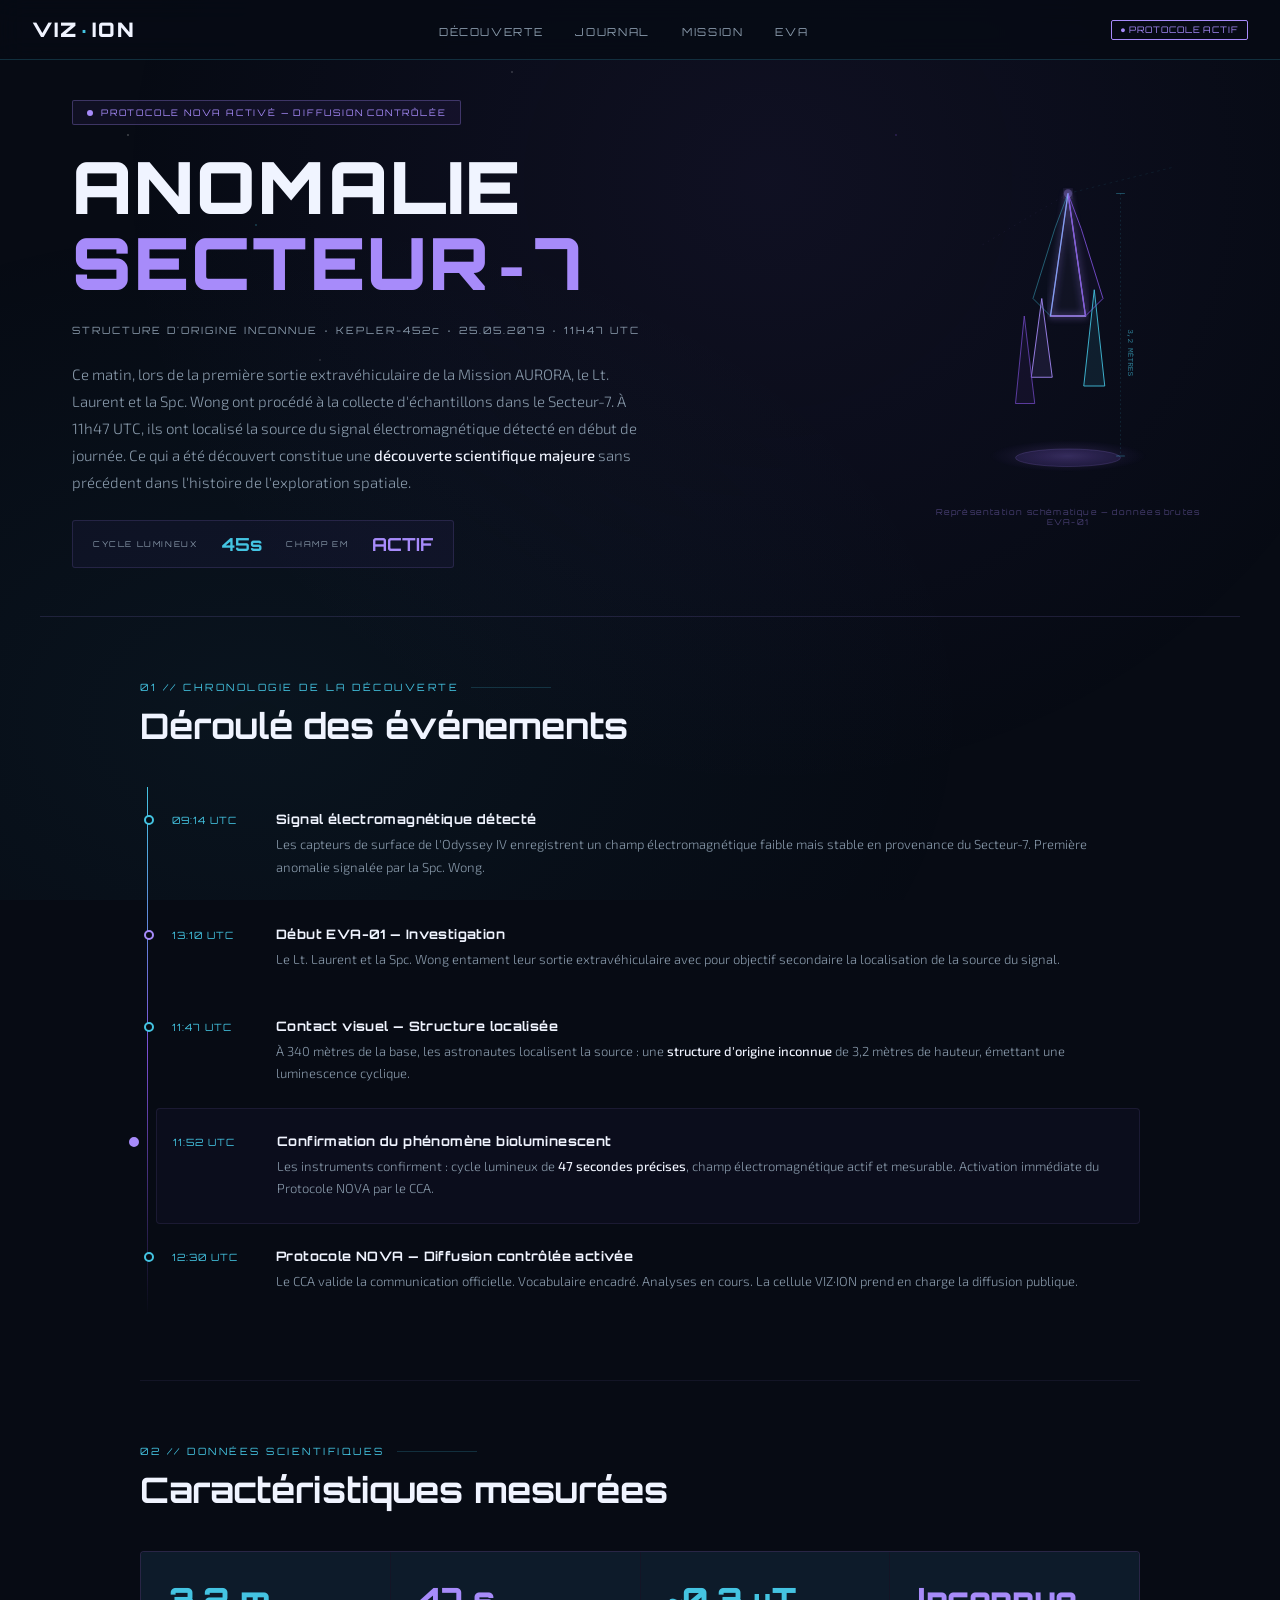
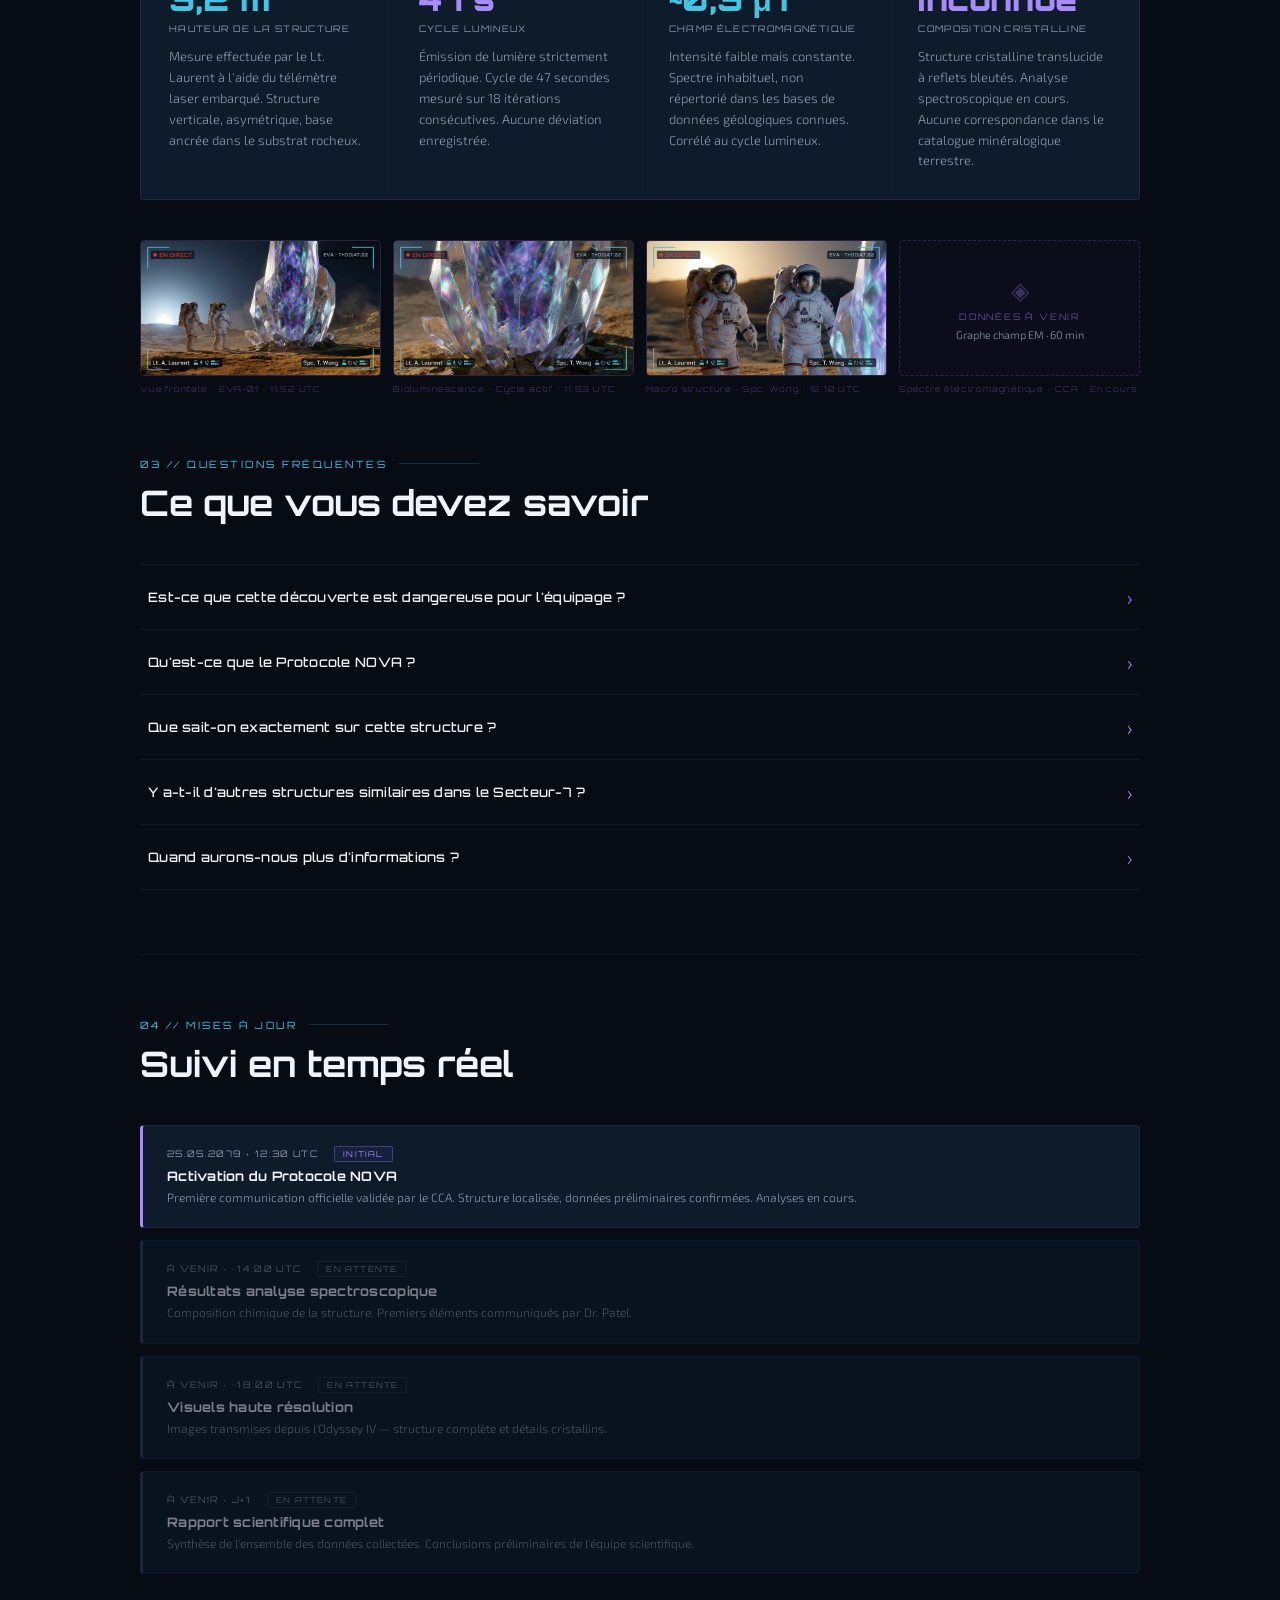
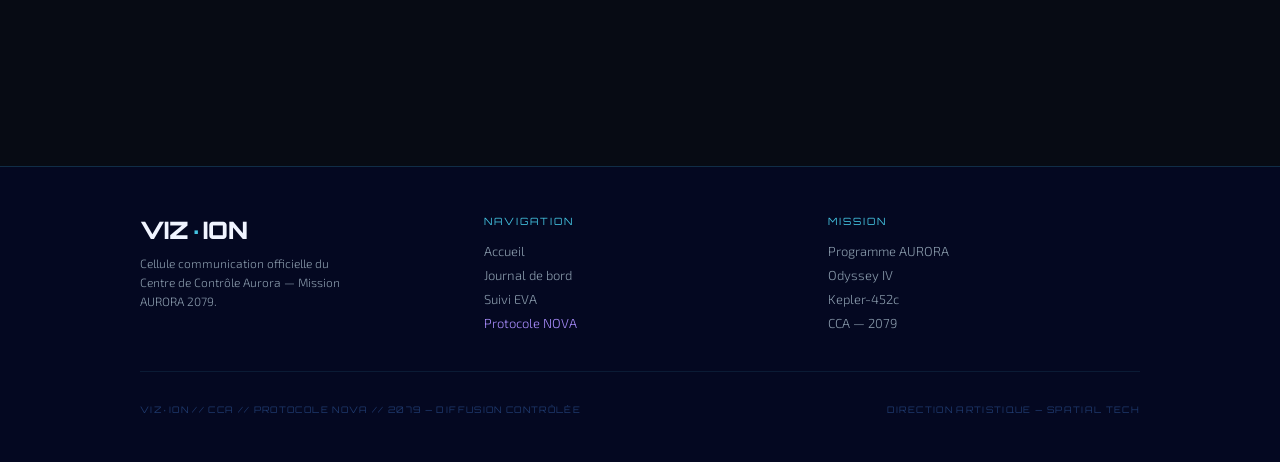
==== Decouverte.html @ 8597cfa0 "ajout découverte et eva" ====
<!doctype html>
<html lang="fr">
<head>
  <meta charset="UTF-8" />
  <meta name="viewport" content="width=device-width, initial-scale=1.0" />
  <title>VIZ·ION — PROTOCOLE NOVA // Anomalie Secteur-7</title>
  <link href="https://fonts.googleapis.com/css2?family=Orbitron:wght@400;700;900&family=Exo+2:wght@300;400;500&display=swap" rel="stylesheet" />
  <link rel="stylesheet" href="index.css" />
  <link rel="stylesheet" href="Decouverte.css" />
</head>
<body>
  <div class="bg-starfield"></div>

  <!-- GLITCH OVERLAY NOVA -->
  <div class="nova-overlay"></div>

  <!-- NAV -->
  <nav id="nav">
    <a href="index.html" class="navbar-brand-logo">VIZ<span>·</span>ION</a>
    <ul class="navbar-menu-links" id="navbar-menu-links">
        <li><a href="Decouverte.html">Découverte</a></li>
      <li><a href="journal.html">Journal</a></li>
      <li><a href="index.html#mission">Mission</a></li>
      <li><a href="eva.html">EVA</a></li>
    </ul>
    <div style="display:flex;align-items:center;gap:1rem">
      <span class="navbar-live-badge" style="border-color:#a78bfa;color:#a78bfa;">● PROTOCOLE ACTIF</span>
      <div class="navbar-hamburger-btn" id="hamburger"
        onclick="document.getElementById('navbar-menu-links').classList.toggle('open')">
        <span></span><span></span><span></span>
      </div>
    </div>
  </nav>

  <!-- HERO NOVA -->
  <div class="nova-hero">
    <div class="nova-hero-inner">
      <div class="nova-protocol-badge">
        <span class="nova-protocol-dot"></span>
        PROTOCOLE NOVA ACTIVÉ — DIFFUSION CONTRÔLÉE
      </div>
      <h1 class="nova-main-title">
        ANOMALIE<br/><span>SECTEUR&#x2011;7</span>
      </h1>
      <p class="nova-subtitle">STRUCTURE D'ORIGINE INCONNUE · KEPLER-452c · 25.05.2079 · 11H47 UTC</p>
      <p class="nova-intro">
        Ce matin, lors de la première sortie extravéhiculaire de la Mission AURORA, le Lt. Laurent et la Spc. Wong ont procédé à la collecte d'échantillons dans le Secteur-7. À 11h47 UTC, ils ont localisé la source du signal électromagnétique détecté en début de journée. Ce qui a été découvert constitue une <strong>découverte scientifique majeure</strong> sans précédent dans l'histoire de l'exploration spatiale.
      </p>
      <div class="nova-cycle-counter">
        <span class="nova-cycle-label">CYCLE LUMINEUX</span>
        <span class="nova-cycle-value" id="nova-cycle">47s</span>
        <span class="nova-cycle-label">CHAMP EM</span>
        <span class="nova-cycle-value" style="color:#a78bfa">ACTIF</span>
      </div>
    </div>

    <!-- Visualisation structure -->
    <div class="nova-visual">
      <svg viewBox="0 0 320 400" xmlns="http://www.w3.org/2000/svg" class="nova-crystal-svg">
        <defs>
          <radialGradient id="glow1" cx="50%" cy="50%" r="50%">
            <stop offset="0%" stop-color="#a78bfa" stop-opacity="0.6"/>
            <stop offset="100%" stop-color="#7b4fd4" stop-opacity="0"/>
          </radialGradient>
          <radialGradient id="glow2" cx="50%" cy="50%" r="50%">
            <stop offset="0%" stop-color="#44c4e2" stop-opacity="0.4"/>
            <stop offset="100%" stop-color="#44c4e2" stop-opacity="0"/>
          </radialGradient>
          <filter id="crystalGlow">
            <feGaussianBlur stdDeviation="4" result="blur"/>
            <feMerge><feMergeNode in="blur"/><feMergeNode in="SourceGraphic"/></feMerge>
          </filter>
        </defs>

        <!-- Halo de base -->
        <ellipse cx="160" cy="360" rx="90" ry="18" fill="url(#glow1)" opacity="0.5">
          <animate attributeName="opacity" values="0.3;0.7;0.3" dur="47s" repeatCount="indefinite"/>
        </ellipse>

        <!-- Sol -->
        <ellipse cx="160" cy="362" rx="60" ry="10" fill="rgba(123,79,212,0.15)" stroke="rgba(167,139,250,0.2)" stroke-width="1"/>

        <!-- Structure cristalline centrale -->
        <polygon points="160,60 140,200 180,200" fill="rgba(167,139,250,0.15)" stroke="#a78bfa" stroke-width="1.5" filter="url(#crystalGlow)">
          <animate attributeName="fill-opacity" values="0.1;0.4;0.1" dur="47s" repeatCount="indefinite"/>
        </polygon>
        <polygon points="160,60 180,200 200,180 175,100" fill="rgba(123,79,212,0.2)" stroke="#7b4fd4" stroke-width="1">
          <animate attributeName="fill-opacity" values="0.15;0.5;0.15" dur="47s" repeatCount="indefinite"/>
        </polygon>
        <polygon points="160,60 140,200 120,180 145,100" fill="rgba(68,196,226,0.1)" stroke="#44c4e2" stroke-width="0.5">
          <animate attributeName="fill-opacity" values="0.05;0.25;0.05" dur="47s" repeatCount="indefinite"/>
        </polygon>

        <!-- Cristaux secondaires -->
        <polygon points="130,180 118,270 142,270" fill="rgba(167,139,250,0.1)" stroke="#a78bfa" stroke-width="1">
          <animate attributeName="fill-opacity" values="0.05;0.3;0.05" dur="47s" begin="5s" repeatCount="indefinite"/>
        </polygon>
        <polygon points="190,170 178,280 202,280" fill="rgba(68,196,226,0.1)" stroke="#44c4e2" stroke-width="1">
          <animate attributeName="fill-opacity" values="0.05;0.25;0.05" dur="47s" begin="10s" repeatCount="indefinite"/>
        </polygon>
        <polygon points="110,200 100,300 122,300" fill="rgba(123,79,212,0.08)" stroke="#7b4fd4" stroke-width="0.8">
          <animate attributeName="fill-opacity" values="0.03;0.2;0.03" dur="47s" begin="15s" repeatCount="indefinite"/>
        </polygon>

        <!-- Lignes EM -->
        <line x1="160" y1="60" x2="40" y2="20" stroke="rgba(167,139,250,0.2)" stroke-width="0.5" stroke-dasharray="3 4">
          <animate attributeName="opacity" values="0;0.6;0" dur="47s" repeatCount="indefinite"/>
        </line>
        <line x1="160" y1="60" x2="280" y2="30" stroke="rgba(68,196,226,0.2)" stroke-width="0.5" stroke-dasharray="3 4">
          <animate attributeName="opacity" values="0;0.5;0" dur="47s" begin="8s" repeatCount="indefinite"/>
        </line>
        <line x1="160" y1="60" x2="60" y2="120" stroke="rgba(167,139,250,0.15)" stroke-width="0.5" stroke-dasharray="2 5">
          <animate attributeName="opacity" values="0;0.4;0" dur="47s" begin="16s" repeatCount="indefinite"/>
        </line>

        <!-- Point lumineux sommet -->
        <circle cx="160" cy="60" r="6" fill="#a78bfa" filter="url(#crystalGlow)">
          <animate attributeName="r" values="4;10;4" dur="47s" repeatCount="indefinite"/>
          <animate attributeName="opacity" values="0.3;1;0.3" dur="47s" repeatCount="indefinite"/>
        </circle>

        <!-- Mesure hauteur -->
        <line x1="220" y1="60" x2="220" y2="360" stroke="rgba(68,196,226,0.3)" stroke-width="0.5" stroke-dasharray="2 3"/>
        <line x1="215" y1="60" x2="225" y2="60" stroke="rgba(68,196,226,0.4)" stroke-width="1"/>
        <line x1="215" y1="360" x2="225" y2="360" stroke="rgba(68,196,226,0.4)" stroke-width="1"/>
        <text x="228" y="215" font-family="monospace" font-size="9" fill="rgba(68,196,226,0.6)" transform="rotate(90,228,215)">3,2 MÈTRES</text>
      </svg>
      <p class="nova-visual-caption">Représentation schématique — données brutes EVA-01</p>
    </div>
  </div>

  <div class="nova-content">

    <!-- CHRONOLOGIE -->
    <section class="nova-section">
      <p class="section-eyebrow-label">01 // CHRONOLOGIE DE LA DÉCOUVERTE</p>
      <h2 class="section-main-heading">Déroulé des événements</h2>

      <div class="nova-timeline">
        <div class="nova-tl-item">
          <div class="nova-tl-dot cyan"></div>
          <div class="nova-tl-time">09:14 UTC</div>
          <div class="nova-tl-content">
            <p class="nova-tl-title">Signal électromagnétique détecté</p>
            <p class="nova-tl-desc">Les capteurs de surface de l'Odyssey IV enregistrent un champ électromagnétique faible mais stable en provenance du Secteur-7. Première anomalie signalée par la Spc. Wong.</p>
          </div>
        </div>
        <div class="nova-tl-item">
          <div class="nova-tl-dot purple"></div>
          <div class="nova-tl-time">13:10 UTC</div>
          <div class="nova-tl-content">
            <p class="nova-tl-title">Début EVA-01 — Investigation</p>
            <p class="nova-tl-desc">Le Lt. Laurent et la Spc. Wong entament leur sortie extravéhiculaire avec pour objectif secondaire la localisation de la source du signal.</p>
          </div>
        </div>
        <div class="nova-tl-item">
          <div class="nova-tl-dot cyan"></div>
          <div class="nova-tl-time">11:47 UTC</div>
          <div class="nova-tl-content">
            <p class="nova-tl-title">Contact visuel — Structure localisée</p>
            <p class="nova-tl-desc">À 340 mètres de la base, les astronautes localisent la source : une <strong>structure d'origine inconnue</strong> de 3,2 mètres de hauteur, émettant une luminescence cyclique.</p>
          </div>
        </div>
        <div class="nova-tl-item nova-tl-highlight">
          <div class="nova-tl-dot purple blink"></div>
          <div class="nova-tl-time">11:52 UTC</div>
          <div class="nova-tl-content">
            <p class="nova-tl-title">Confirmation du phénomène bioluminescent</p>
            <p class="nova-tl-desc">Les instruments confirment : cycle lumineux de <strong>47 secondes précises</strong>, champ électromagnétique actif et mesurable. Activation immédiate du Protocole NOVA par le CCA.</p>
          </div>
        </div>
        <div class="nova-tl-item">
          <div class="nova-tl-dot cyan"></div>
          <div class="nova-tl-time">12:30 UTC</div>
          <div class="nova-tl-content">
            <p class="nova-tl-title">Protocole NOVA — Diffusion contrôlée activée</p>
            <p class="nova-tl-desc">Le CCA valide la communication officielle. Vocabulaire encadré. Analyses en cours. La cellule VIZ·ION prend en charge la diffusion publique.</p>
          </div>
        </div>
      </div>
    </section>

    <!-- DONNÉES SCIENTIFIQUES -->
    <section class="nova-section">
      <p class="section-eyebrow-label">02 // DONNÉES SCIENTIFIQUES</p>
      <h2 class="section-main-heading">Caractéristiques mesurées</h2>

      <div class="nova-data-grid">
        <div class="nova-data-card">
          <span class="nova-data-num cyan">3,2 m</span>
          <span class="nova-data-label">Hauteur de la structure</span>
          <p class="nova-data-desc">Mesure effectuée par le Lt. Laurent à l'aide du télémètre laser embarqué. Structure verticale, asymétrique, base ancrée dans le substrat rocheux.</p>
        </div>
        <div class="nova-data-card">
          <span class="nova-data-num purple">47 s</span>
          <span class="nova-data-label">Cycle lumineux</span>
          <p class="nova-data-desc">Émission de lumière strictement périodique. Cycle de 47 secondes mesuré sur 18 itérations consécutives. Aucune déviation enregistrée.</p>
        </div>
        <div class="nova-data-card">
          <span class="nova-data-num cyan">~0,3 μT</span>
          <span class="nova-data-label">Champ électromagnétique</span>
          <p class="nova-data-desc">Intensité faible mais constante. Spectre inhabituel, non répertorié dans les bases de données géologiques connues. Corrélé au cycle lumineux.</p>
        </div>
        <div class="nova-data-card">
          <span class="nova-data-num purple">Inconnue</span>
          <span class="nova-data-label">Composition cristalline</span>
          <p class="nova-data-desc">Structure cristalline translucide à reflets bleutés. Analyse spectroscopique en cours. Aucune correspondance dans le catalogue minéralogique terrestre.</p>
        </div>
      </div>

      <!-- Placeholders visuels -->
      <div class="nova-visuals-grid">
  <div class="nova-visual-slot">
    <img src="/images/EVA.png" alt="Vue frontale structure" style="width:100%; aspect-ratio:16/9; object-fit:cover; border-radius:4px; border:1px solid rgba(167,139,250,0.2);">
    <p class="nova-visual-slot-cap">Vue frontale · EVA-01 · 11:52 UTC</p>
  </div>
  <div class="nova-visual-slot">
    <img src="images/EVA_Crystal.png" alt="Structure cristalline bioluminescente" style="width:100%; aspect-ratio:16/9; object-fit:cover; border-radius:4px; border:1px solid rgba(167,139,250,0.2);">
    <p class="nova-visual-slot-cap">Bioluminescence · Cycle actif · 11:53 UTC</p>
  </div>
  <div class="nova-visual-slot">
    <img src="images/EVA_focus.png" alt="Détail cristallin macro" style="width:100%; aspect-ratio:16/9; object-fit:cover; border-radius:4px; border:1px solid rgba(167,139,250,0.2);">
    <p class="nova-visual-slot-cap">Macro structure · Spc. Wong · 12:10 UTC</p>
  </div>
  <div class="nova-visual-slot">
    <div class="nova-visual-placeholder">
      <span class="nova-ph-icon">◈</span>
      <span class="nova-ph-label">DONNÉES À VENIR</span>
      <span class="nova-ph-sub">Graphe champ EM · 60 min</span>
    </div>
    <p class="nova-visual-slot-cap">Spectre électromagnétique · CCA · En cours</p>
  </div>
</div>
    <!-- FAQ -->
    <section class="nova-section">
      <p class="section-eyebrow-label">03 // QUESTIONS FRÉQUENTES</p>
      <h2 class="section-main-heading">Ce que vous devez savoir</h2>

      <div class="nova-faq">
        <div class="nova-faq-item" onclick="toggleFaq(this)">
          <div class="nova-faq-q">
            <span>Est-ce que cette découverte est dangereuse pour l'équipage ?</span>
            <span class="nova-faq-arrow">›</span>
          </div>
          <div class="nova-faq-a">
            <p>À ce stade, aucun risque n'a été identifié pour l'équipage de l'Odyssey IV. Le champ électromagnétique mesuré est d'une intensité très faible — inférieure à celle d'un téléphone portable. Les protocoles de sécurité standard restent appliqués. L'équipage se porte bien.</p>
          </div>
        </div>

        <div class="nova-faq-item" onclick="toggleFaq(this)">
          <div class="nova-faq-q">
            <span>Qu'est-ce que le Protocole NOVA ?</span>
            <span class="nova-faq-arrow">›</span>
          </div>
          <div class="nova-faq-a">
            <p>Le Protocole NOVA (Notification d'Observation Vérifiée Anomale) est un cadre de communication activé lorsqu'une découverte scientifique majeure nécessite une diffusion contrôlée et vérifiée. Il garantit que chaque information partagée avec le public est validée scientifiquement avant diffusion.</p>
          </div>
        </div>

        <div class="nova-faq-item" onclick="toggleFaq(this)">
          <div class="nova-faq-q">
            <span>Que sait-on exactement sur cette structure ?</span>
            <span class="nova-faq-arrow">›</span>
          </div>
          <div class="nova-faq-a">
            <p>Nous savons que la structure mesure 3,2 mètres de hauteur, qu'elle est composée d'une matière cristalline translucide dont la composition n'est pas encore identifiée, qu'elle émet de la lumière selon un cycle de 47 secondes, et qu'elle génère un champ électromagnétique mesurable. Son origine est à ce jour inconnue et fait l'objet d'analyses approfondies.</p>
          </div>
        </div>

        <div class="nova-faq-item" onclick="toggleFaq(this)">
          <div class="nova-faq-q">
            <span>Y a-t-il d'autres structures similaires dans le Secteur-7 ?</span>
            <span class="nova-faq-arrow">›</span>
          </div>
          <div class="nova-faq-a">
            <p>Pour l'instant, une seule structure a été localisée. Une exploration complémentaire du Secteur-7 et des zones adjacentes est planifiée. Les résultats seront communiqués dès validation par le Centre de Contrôle Aurora.</p>
          </div>
        </div>

        <div class="nova-faq-item" onclick="toggleFaq(this)">
          <div class="nova-faq-q">
            <span>Quand aurons-nous plus d'informations ?</span>
            <span class="nova-faq-arrow">›</span>
          </div>
          <div class="nova-faq-a">
            <p>Les analyses scientifiques sont en cours à bord de l'Odyssey IV. Un premier rapport complet est attendu dans les 48 heures. La cellule VIZ·ION s'engage à publier chaque mise à jour validée dans la section dédiée ci-dessous, en temps réel.</p>
          </div>
        </div>
      </div>
    </section>

    <!-- MISES À JOUR FUTURES -->
    <section class="nova-section">
      <p class="section-eyebrow-label">04 // MISES À JOUR</p>
      <h2 class="section-main-heading">Suivi en temps réel</h2>

      <div class="nova-updates">
        <div class="nova-update-card active">
          <div class="nova-update-header">
            <span class="nova-update-time">25.05.2079 · 12:30 UTC</span>
            <span class="nova-update-badge">INITIAL</span>
          </div>
          <p class="nova-update-title">Activation du Protocole NOVA</p>
          <p class="nova-update-desc">Première communication officielle validée par le CCA. Structure localisée, données préliminaires confirmées. Analyses en cours.</p>
        </div>

        <div class="nova-update-card pending">
          <div class="nova-update-header">
            <span class="nova-update-time">À VENIR · ~14:00 UTC</span>
            <span class="nova-update-badge pending">EN ATTENTE</span>
          </div>
          <p class="nova-update-title">Résultats analyse spectroscopique</p>
          <p class="nova-update-desc">Composition chimique de la structure. Premiers éléments communiqués par Dr. Patel.</p>
        </div>

        <div class="nova-update-card pending">
          <div class="nova-update-header">
            <span class="nova-update-time">À VENIR · ~18:00 UTC</span>
            <span class="nova-update-badge pending">EN ATTENTE</span>
          </div>
          <p class="nova-update-title">Visuels haute résolution</p>
          <p class="nova-update-desc">Images transmises depuis l'Odyssey IV — structure complète et détails cristallins.</p>
        </div>

        <div class="nova-update-card pending">
          <div class="nova-update-header">
            <span class="nova-update-time">À VENIR · J+1</span>
            <span class="nova-update-badge pending">EN ATTENTE</span>
          </div>
          <p class="nova-update-title">Rapport scientifique complet</p>
          <p class="nova-update-desc">Synthèse de l'ensemble des données collectées. Conclusions préliminaires de l'équipe scientifique.</p>
        </div>
      </div>
    </section>

  </div>

  <!-- FOOTER -->
  <footer>
    <div class="footer-content-grid">
      <div>
        <p class="footer-brand-logo-text">VIZ<span>·</span>ION</p>
        <p class="footer-brand-description">Cellule communication officielle du Centre de Contrôle Aurora — Mission AURORA 2079.</p>
      </div>
      <div class="footer-nav-column">
        <p class="footer-column-heading">NAVIGATION</p>
        <ul>
          <li><a href="index.html" style="color:var(--gray);text-decoration:none;">Accueil</a></li>
          <li><a href="journal.html" style="color:var(--gray);text-decoration:none;">Journal de bord</a></li>
          <li><a href="eva.html" style="color:var(--gray);text-decoration:none;">Suivi EVA</a></li>
          <li><a href="nova.html" style="color:#a78bfa;text-decoration:none;">Protocole NOVA</a></li>
        </ul>
      </div>
      <div class="footer-nav-column">
        <p class="footer-column-heading">MISSION</p>
        <ul>
          <li>Programme AURORA</li>
          <li>Odyssey IV</li>
          <li>Kepler-452c</li>
          <li>CCA — 2079</li>
        </ul>
      </div>
    </div>
    <div class="footer-legal-bar">
      <p>VIZ·ION // CCA // PROTOCOLE NOVA // 2079 — DIFFUSION CONTRÔLÉE</p>
      <p>DIRECTION ARTISTIQUE — SPATIAL TECH</p>
    </div>
  </footer>

  <script src="Decouverte.js"></script>
</body>
</html>
---- index.css ----
:root {
  --bg: #070b14;
  --bg-dark: #040821;
  --bg-card: #0d1b2a;
  --bg-section: #1b2a4a;
  --cyan: #44c4e2;
  --purple: #7b4fd4;
  --purple-l: #a78bfa;
  --white: #f0f4ff;
  --gray: #8899aa;
  --navy: #1f3a6e;
}

* {
  margin: 0;
  padding: 0;
  box-sizing: border-box;
}

html {
  scroll-behavior: smooth;
}

body {
  background: var(--bg);
  color: var(--white);
  font-family: "Exo 2", sans-serif;
  font-weight: 300;
  overflow-x: hidden;
}

/* ─── FOND ÉTOILÉ ─── */
.bg-starfield {
  position: fixed;
  top: 0;
  left: 0;
  width: 100%;
  height: 100%;
  pointer-events: none;
  z-index: 0;
  background:
    radial-gradient(
      1px 1px at 10% 15%,
      rgba(255, 255, 255, 0.6) 0%,
      transparent 100%
    ),
    radial-gradient(
      1px 1px at 25% 40%,
      rgba(255, 255, 255, 0.4) 0%,
      transparent 100%
    ),
    radial-gradient(
      1px 1px at 40% 8%,
      rgba(255, 255, 255, 0.5) 0%,
      transparent 100%
    ),
    radial-gradient(
      1.5px 1.5px at 20% 25%,
      rgba(68, 196, 226, 0.4) 0%,
      transparent 100%
    ),
    radial-gradient(
      1.5px 1.5px at 70% 15%,
      rgba(123, 79, 212, 0.4) 0%,
      transparent 100%
    );
}

/* ─── BARRE DE NAVIGATION ─── */
nav {
  position: fixed;
  top: 0;
  left: 0;
  right: 0;
  z-index: 100;
  padding: 0 2rem;
  background: rgba(7, 11, 20, 0.85);
  border-bottom: 1px solid rgba(68, 196, 226, 0.2);
  backdrop-filter: blur(12px);
  display: flex;
  align-items: center;
  justify-content: space-between;
  height: 60px;
}

.navbar-brand-logo {
  font-family: "Orbitron", monospace;
  font-weight: 900;
  font-size: 20px;
  color: var(--white);
  letter-spacing: 0.1em;
  text-decoration: none;
}
.navbar-brand-logo span {
  color: var(--cyan);
}

.navbar-menu-links {
  display: flex;
  gap: 2rem;
  list-style: none;
}

.navbar-menu-links a{
  font-family: "Orbitron", monospace;
  font-size: 11px;
  letter-spacing: 0.15em;
  color: var(--gray);
  text-decoration: none;
  text-transform: uppercase;
  transition: color 0.2s;
}


.navbar-menu-links a:hover {
  color: var(--cyan);
}

.navbar-live-badge {
  font-family: "Orbitron", monospace;
  font-size: 9px;
  letter-spacing: 0.1em;
  color: var(--cyan);
  border: 1px solid var(--cyan);
  padding: 3px 8px;
  border-radius: 2px;
  animation: pulse 2s infinite;
}

@keyframes pulse {
  0%,
  100% {
    opacity: 1;
  }
  50% {
    opacity: 0.5;
  }
}

.navbar-hamburger-btn {
  display: none;
  flex-direction: column;
  gap: 5px;
  cursor: pointer;
}
.navbar-hamburger-btn span {
  width: 22px;
  height: 1.5px;
  background: var(--cyan);
  display: block;
}

/* ─── ALERTE / INDICATEUR ─── */
.alert-header {
  display: flex;
  align-items: center;
  justify-content: space-between;
  gap: 12px;
  background: rgba(4, 8, 33, 0.95);
  padding: 10px 0;
  border-bottom: 1px solid rgba(68, 196, 226, 0.22);
  backdrop-filter: blur(10px);
}

.alert-header-left {
  display: flex;
  gap: 10px;
  align-items: center;
}

.alert-titles {
  display: grid;
  gap: 4px;
}

.alert-indicator {
  width: 44px;
  height: 44px;
  min-width: 44px;
  border-radius: 50%;
  display: grid;
  position: relative;
  flex-shrink: 0;
  place-items: center;
  border: 1px solid rgba(68, 196, 226, 0.28);
  background: rgba(13, 27, 42, 0.75);
  box-shadow: 0 0 0 0 rgba(68, 196, 226, 0.18);
  animation: alertGlow 3.6s ease-in-out infinite;
}

.alert-indicator::before,
.alert-indicator::after {
  content: "";
  position: absolute;
  inset: -6px;
  border-radius: 50%;
  border: 1px solid rgba(68, 196, 226, 0.12);
  pointer-events: none;
  animation: ringPulse 2.4s ease-out infinite;
}

.alert-indicator::after {
  inset: -12px;
  border-color: rgba(68, 196, 226, 0.06);
  animation-delay: 0.35s;
}

.alert-indicator-dot {
  width: 12px;
  height: 12px;
  background: var(--bg);
  border-radius: 50%;
  box-shadow: 0 0 10px rgba(68, 196, 226, 0.55) inset;
  position: relative;
  z-index: 1;
  animation: alertDotPulse 1.9s ease-in-out infinite;
}

.alert-indicator.alert-bump {
  transform: scale(1.03);
  box-shadow: 0 0 0 6px rgba(68, 196, 226, 0.04);
}

@keyframes alertGlow {
  0%,
  100% {
    box-shadow: 0 0 0 0 rgba(68, 196, 226, 0.12);
    transform: scale(1);
  }
  50% {
    box-shadow: 0 0 0 6px rgba(68, 196, 226, 0.04);
    transform: scale(1.02);
  }
}

@keyframes alertDotPulse {
  0%,
  100% {
    transform: scale(1);
    opacity: 0.88;
  }
  50% {
    transform: scale(1.12);
    opacity: 1;
  }
}

@keyframes ringPulse {
  0% {
    transform: scale(0.92);
    opacity: 0.75;
  }
  100% {
    transform: scale(1.28);
    opacity: 0;
  }
}

.alert-titles .alert-eyebrow {
  font-family: "Orbitron", monospace;
  font-size: 9px;
  letter-spacing: 0.15em;
  color: var(--gray);
  margin: 0;
}

.alert-titles .alert-main-title {
  font-family: "Exo 2", sans-serif;
  font-size: 13px;
  margin: 0;
  color: var(--white);
  line-height: 1.1;
}

.alert-status-line {
  font-size: 11px;
  line-height: 1.5;
  color: var(--gray);
  max-width: 42rem;
}

.alert-header-actions {
  display: flex;
  align-items: center;
  gap: 10px;
  flex-shrink: 0;
}

.alert-status-badge {
  font-family: "Orbitron", monospace;
  font-size: 10px;
  letter-spacing: 0.12em;
  color: var(--gray);
  background: rgba(255,255,255,0.02);
  padding: 6px 10px;
  border-radius: 999px;
  display: inline-flex;
  align-items: center;
  gap: 8px;
}

.alert-status-badge.confidentiel {
  color: var(--purple-l);
  border: 1px solid rgba(167, 139, 250, 0.35);
  background: rgba(123, 79, 212, 0.1);
}

.alert-status-badge.public {
  color: var(--cyan);
  border: 1px solid rgba(68, 196, 226, 0.34);
  background: rgba(68, 196, 226, 0.08);
}

.alert-mode-toggle {
  font-family: "Orbitron", monospace;
  font-size: 9px;
  letter-spacing: 0.12em;
  text-transform: uppercase;
  color: var(--white);
  background: rgba(255, 255, 255, 0.02);
  border: 1px solid rgba(68, 196, 226, 0.18);
  border-radius: 999px;
  padding: 7px 12px;
  cursor: pointer;
  transition:
    border-color 0.2s,
    color 0.2s,
    background 0.2s,
    transform 0.2s;
}

.alert-mode-toggle:hover {
  border-color: rgba(68, 196, 226, 0.45);
  background: rgba(68, 196, 226, 0.08);
  transform: translateY(-1px);
}

.alert-banner[data-alert-mode="public"] {
  background:
    linear-gradient(90deg, rgba(68, 196, 226, 0.04), rgba(123, 79, 212, 0.02)),
    rgba(4, 8, 33, 0.94);
}

.alert-banner[data-alert-mode="public"] .alert-indicator {
  border-color: rgba(68, 196, 226, 0.42);
  box-shadow: 0 0 0 0 rgba(68, 196, 226, 0.2);
}

.alert-banner[data-alert-mode="public"] .alert-indicator-dot {
  background: var(--bg);
  box-shadow: 0 0 10px rgba(68, 196, 226, 0.8) inset;
}

/* Responsive: simplifier l'alerte sur petits écrans */
@media (max-width: 880px) {
  .navbar-menu-links {
    display: none;
  }
  .navbar-hamburger-btn {
    display: flex;
  }
  .alert-titles {
    gap: 2px;
  }
  .alert-indicator {
    width: 36px;
    height: 36px;
    min-width: 36px;
  }
  .alert-status-line {
    display: none;
  }
  .alert-status-badge {
    font-size: 9px;
    padding: 4px 8px;
  }
  .alert-mode-toggle {
    display: none;
  }
}

/* Bannière centrée au milieu de l'écran */
.alert-banner {
  position: fixed;
  top: 60px; /* directly under the nav */
  left: 0;
  right: 0;
  transform: none;
  z-index: 999;
  width: 100%;
  display: flex;
  align-items: center;
  justify-content: center;
  padding: 0;
  border-radius: 0;
  box-shadow: 0 14px 34px rgba(2, 6, 23, 0.55);
  backdrop-filter: blur(8px);
  background:
    linear-gradient(90deg, rgba(68, 196, 226, 0.02), rgba(123, 79, 212, 0.02)),
    rgba(4, 8, 33, 0.92);
  overflow: hidden;
}

.alert-banner::before {
  content: "";
  position: absolute;
  left: 0;
  top: 0;
  right: 0;
  height: 1px;
  background: linear-gradient(90deg, transparent, rgba(68, 196, 226, 0.35), transparent);
  animation: scanLine 3.4s linear infinite;
}

.alert-banner::after {
  content: "";
  position: absolute;
  inset: 0;
  background: radial-gradient(ellipse at 20% 50%, rgba(68, 196, 226, 0.08) 0%, transparent 55%);
  pointer-events: none;
}

.alert-banner .alert-header-left {
  max-width: 1100px;
  width: 100%;
  display: flex;
  gap: 12px;
  align-items: center;
  justify-content: center;
  padding: 10px 20px;
}

@keyframes scanLine {
  0% {
    top: 0;
    opacity: 0;
  }
  8% {
    opacity: 1;
  }
  92% {
    opacity: 1;
  }
  100% {
    top: 100%;
    opacity: 0;
  }
}

/* Remet le padding du héros par défaut */
.hero {
  position: relative;
  z-index: 1;
  min-height: 100vh;
  display: flex;
  flex-direction: column;
  align-items: center;
  justify-content: center;
  text-align: center;
  padding: 160px 2rem 4rem; /* espace pour nav + bannière */
}

@media (max-width: 880px) {
  .alert-banner {
    padding: 0;
  }
  .alert-banner .alert-header-left {
    padding: 8px 12px;
    gap: 8px;
  }
  .alert-titles {
    display: none;
  }
  .hero {
    padding-top: 140px;
  }
}
.hero-buttons-wrapper {
  display: flex;
  gap: 1rem;
  justify-content: center;
  flex-wrap: wrap;
}

/* ─── SECTION HÉRO ─── */
.hero {
  position: relative;
  z-index: 1;
  min-height: 100vh;
  display: flex;
  flex-direction: column;
  align-items: center;
  justify-content: center;
  text-align: center;
  padding: 160px 2rem 4rem;
}

.hero-eyebrow-label {
  font-family: "Orbitron", monospace;
  font-size: 10px;
  letter-spacing: 0.3em;
  color: var(--cyan);
  margin-bottom: 1.5rem;
  opacity: 0;
  animation: fadeUp 0.8s 0.2s forwards;
}

.hero-main-title {
  font-family: "Orbitron", monospace;
  font-weight: 900;
  font-size: clamp(2.5rem, 8vw, 5.5rem);
  line-height: 1.05;
  letter-spacing: 0.05em;
  margin-bottom: 0.5rem;
  opacity: 0;
  animation: fadeUp 0.8s 0.4s forwards;
}

.hero-main-title .text-cyan-accent {
  color: var(--cyan);
}

.hero-mission-subtitle {
  font-family: "Orbitron", monospace;
  font-size: clamp(0.9rem, 2vw, 1.2rem);
  color: var(--gray);
  letter-spacing: 0.2em;
  margin-bottom: 2.5rem;
  opacity: 0;
  animation: fadeUp 0.8s 0.6s forwards;
}

.hero-description-text {
  max-width: 560px;
  font-size: 15px;
  color: var(--gray);
  line-height: 1.8;
  margin-bottom: 3rem;
  opacity: 0;
  animation: fadeUp 0.8s 0.8s forwards;
}

.hero-cta-button {
  display: inline-block;
  font-family: "Orbitron", monospace;
  font-size: 11px;
  letter-spacing: 0.2em;
  color: var(--bg);
  background: var(--cyan);
  padding: 12px 28px;
  text-decoration: none;
  border-radius: 10px;
  opacity: 0;
  animation: fadeUp 0.8s 1s forwards;
  transition:
    background 0.2s,
    color 0.2s;
  margin: 0 0.5rem;
}
.hero-cta-button:hover {
  background: var(--white);
}

@keyframes fadeUp {
  from {
    opacity: 0;
    transform: translateY(20px);
  }
  to {
    opacity: 1;
    transform: translateY(0);
  }
}

/* ─── INDICATEUR DE DÉFILEMENT ─── */
.hero-scroll-indicator {
  position: absolute;
  bottom: 2rem;
  left: 50%;
  transform: translateX(-50%);
  display: flex;
  flex-direction: column;
  align-items: center;
  gap: 6px;
  opacity: 0;
  animation: fadeUp 0.8s 1.2s forwards;
}
.hero-scroll-indicator span {
  font-family: "Orbitron", monospace;
  font-size: 9px;
  letter-spacing: 0.2em;
  color: var(--gray);
}
.hero-scroll-indicator div {
  width: 1px;
  height: 40px;
  background: linear-gradient(to bottom, var(--cyan), transparent);
  animation: scanPulse 1.5s infinite;
}
@keyframes scanPulse {
  0%,
  100% {
    opacity: 0.3;
  }
  50% {
    opacity: 1;
  }
}

/* ─── BANDEAU DES STATISTIQUES ─── */
.stats-ribbon-bar {
  position: relative;
  z-index: 1;
  border-top: 1px solid rgba(68, 196, 226, 0.2);
  border-bottom: 1px solid rgba(68, 196, 226, 0.2);
  background: var(--bg-card);
  padding: 2rem;
  display: grid;
  grid-template-columns: repeat(auto-fit, minmax(140px, 1fr));
  gap: 1px;
}

.stats-ribbon-cell {
  padding: 1.5rem 2rem;
  text-align: center;
  border-right: 1px solid rgba(68, 196, 226, 0.1);
}
.stats-ribbon-cell:last-child {
  border-right: none;
}

.stats-big-number {
  font-family: "Orbitron", monospace;
  font-weight: 700;
  font-size: clamp(1.8rem, 4vw, 2.5rem);
  color: var(--white);
  display: block;
  line-height: 1;
  margin-bottom: 6px;
}
.stats-big-number.color-cyan {
  color: var(--cyan);
}
.stats-big-number.color-purple {
  color: var(--purple-l);
}

.stats-caption-text {
  font-family: "Orbitron", monospace;
  font-size: 9px;
  letter-spacing: 0.15em;
  color: var(--gray);
  text-transform: uppercase;
}

/* ─── SECTIONS GÉNÉRIQUES ─── */
section {
  position: relative;
  z-index: 1;
  padding: 5rem 2rem;
  max-width: 1000px;
  margin: 0 auto;
}

.section-eyebrow-label {
  font-family: "Orbitron", monospace;
  font-size: 10px;
  letter-spacing: 0.25em;
  color: var(--cyan);
  margin-bottom: 0.75rem;
  display: flex;
  align-items: center;
  gap: 0.75rem;
}
.section-eyebrow-label::after {
  content: "";
  flex: 1;
  height: 1px;
  background: rgba(68, 196, 226, 0.2);
  max-width: 80px;
}

.section-main-heading {
  font-family: "Orbitron", monospace;
  font-weight: 700;
  font-size: clamp(1.5rem, 3vw, 2.2rem);
  color: var(--white);
  margin-bottom: 2.5rem;
  line-height: 1.2;
}

/* ─── GRILLE CHRONOLOGIQUE MISSION ─── */
.mission-timeline-grid {
  display: grid;
  grid-template-columns: repeat(auto-fit, minmax(260px, 1fr));
  gap: 1px;
  background: rgba(68, 196, 226, 0.1);
  border: 1px solid rgba(68, 196, 226, 0.15);
  border-radius: 10px;
  overflow: hidden;
}

.mission-timeline-card {
  background: var(--bg-card);
  padding: 2rem;
  border-top: 3px solid transparent;
  transition: border-color 0.3s;
}
.mission-timeline-card:hover {
  border-top-color: var(--cyan);
}
.mission-timeline-card.color-purple:hover {
  border-top-color: var(--purple);
}

.mission-card-period {
  font-family: "Orbitron", monospace;
  font-size: 10px;
  letter-spacing: 0.2em;
  color: var(--cyan);
  margin-bottom: 0.75rem;
}
.mission-timeline-card.color-purple .mission-card-period {
  color: var(--purple-l);
}

.mission-timeline-card h3 {
  font-family: "Orbitron", monospace;
  font-size: 14px;
  font-weight: 700;
  color: var(--white);
  margin-bottom: 0.75rem;
  letter-spacing: 0.05em;
}

.mission-timeline-card p {
  font-size: 13px;
  color: var(--gray);
  line-height: 1.7;
}

/* ─── BLOC CITATION DIRECTEUR ─── */
.director-quote-block {
  background: var(--bg-dark);
  border: 1px solid rgba(123, 79, 212, 0.3);
  border-left: 3px solid var(--purple);
  padding: 2rem 2rem 2rem 2.5rem;
  border-radius: 16px;
  margin: 4rem 0;
}

.director-quote-body {
  font-size: 16px;
  font-style: italic;
  color: var(--white);
  line-height: 1.8;
  margin-bottom: 1rem;
}

.director-quote-attribution {
  font-family: "Orbitron", monospace;
  font-size: 10px;
  letter-spacing: 0.15em;
  color: var(--purple-l);
}

/* ─── SECTION À PROPOS ─── */
.about-intro-lead {
  font-size: 16px;
  color: var(--gray);
  line-height: 1.85;
  margin-bottom: 3rem;
  max-width: 700px;
  border-left: 2px solid var(--cyan);
  padding-left: 1.5rem;
}

.team-members-grid {
  display: grid;
  grid-template-columns: repeat(3, 1fr);
  gap: 12px;
}

.team-member-card {
  background: var(--bg-card);
  border: 1px solid rgba(68, 196, 226, 0.1);
  border-radius: 10px;
  padding: 1.25rem;
  text-align: center;
  transition:
    border-color 0.3s,
    transform 0.3s;
}
.team-member-card:hover {
  border-color: rgba(68, 196, 226, 0.4);
  transform: translateY(-4px);
}

.team-member-initials-badge {
  width: 48px;
  height: 48px;
  border-radius: 50%;
  background: var(--bg-section);
  border: 1px solid var(--cyan);
  display: flex;
  align-items: center;
  justify-content: center;
  margin: 0 auto 0.75rem;
  font-family: "Orbitron", monospace;
  font-size: 14px;
  font-weight: 700;
  color: var(--cyan);
}

.team-member-fullname {
  font-family: "Orbitron", monospace;
  font-size: 11px;
  font-weight: 700;
  color: var(--white);
  letter-spacing: 0.05em;
  margin-bottom: 4px;
}

.team-member-job-title {
  font-size: 11px;
  color: var(--purple-l);
  letter-spacing: 0.05em;
}

/* ─── LISTE DES TRANSMISSIONS ─── */
.transmissions-feed-list {
  display: flex;
  flex-direction: column;
  gap: 12px;
}

.transmission-news-card {
  background: var(--bg-card);
  border: 1px solid rgba(68, 196, 226, 0.15);
  border-left: 3px solid var(--cyan);
  border-radius: 10px;
  padding: 1.5rem;
  display: flex;
  justify-content: space-between;
  align-items: center;
  flex-wrap: wrap;
  gap: 1rem;
}

.transmission-news-card.color-purple {
  border-color: rgba(123, 79, 212, 0.15);
  border-left-color: var(--purple);
}

.transmission-card-header {
  display: flex;
  align-items: center;
  gap: 8px;
  margin-bottom: 6px;
}

.badge-nouveaute {
  font-family: "Orbitron", monospace;
  font-size: 9px;
  letter-spacing: 0.15em;
  color: var(--cyan);
  background: rgba(68, 196, 226, 0.1);
  border: 1px solid var(--cyan);
  padding: 2px 8px;
  border-radius: 2px;
}

.transmission-reference-code {
  font-family: "Orbitron", monospace;
  font-size: 9px;
  color: var(--gray);
}

.transmission-card-title {
  font-family: "Orbitron", monospace;
  font-size: 13px;
  color: var(--white);
  font-weight: 700;
}

.transmission-card-description {
  font-size: 12px;
  color: var(--gray);
  margin-top: 4px;
}

.btn-lire-transmission {
  font-family: "Orbitron", monospace;
  font-size: 10px;
  letter-spacing: 0.1em;
  color: var(--cyan);
  text-decoration: none;
  white-space: nowrap;
}
.transmission-news-card.color-purple .btn-lire-transmission {
  color: var(--purple-l);
}

/* ─── PIED DE PAGE ─── */
footer {
  position: relative;
  z-index: 1;
  background: var(--bg-dark);
  border-top: 1px solid rgba(68, 196, 226, 0.2);
  padding: 3rem 2rem;
}

.footer-content-grid {
  max-width: 1000px;
  margin: 0 auto 2rem;
  display: grid;
  grid-template-columns: repeat(auto-fit, minmax(200px, 1fr));
  gap: 2rem;
}

.footer-brand-logo-text {
  font-family: "Orbitron", monospace;
  font-weight: 900;
  font-size: 24px;
  color: var(--white);
  margin-bottom: 0.5rem;
}
.footer-brand-logo-text span {
  color: var(--cyan);
}

.footer-brand-description {
  font-size: 12px;
  color: var(--gray);
  line-height: 1.6;
  max-width: 200px;
}

.footer-column-heading {
  font-family: "Orbitron", monospace;
  font-size: 10px;
  letter-spacing: 0.2em;
  color: var(--cyan);
  margin-bottom: 1rem;
}

.footer-nav-column ul {
  list-style: none;
}
.footer-nav-column ul li {
  font-size: 13px;
  color: var(--gray);
  margin-bottom: 0.5rem;
}

.footer-legal-bar {
  max-width: 1000px;
  margin: 0 auto;
  padding-top: 2rem;
  border-top: 1px solid rgba(68, 196, 226, 0.1);
  display: flex;
  justify-content: space-between;
  align-items: center;
  flex-wrap: wrap;
  gap: 1rem;
}

.footer-legal-bar p {
  font-family: "Orbitron", monospace;
  font-size: 9px;
  letter-spacing: 0.15em;
  color: var(--navy);
}

/* ─── SÉPARATEUR DE SECTION ─── */
.section-horizontal-divider {
  height: 1px;
  background: rgba(68, 196, 226, 0.15);
  max-width: 1000px;
  margin: 0 auto;
}

/* ─── ESPACE MISES À JOUR ─── */
.updates-placeholder {
  min-height: 180px;
  padding: 2rem;
  border: 1px dashed rgba(68, 196, 226, 0.25);
  border-radius: 16px;
  background: linear-gradient(180deg, rgba(13, 27, 42, 0.9), rgba(7, 11, 20, 0.95));
  display: grid;
  grid-template-columns: minmax(0, 1.2fr) minmax(0, 1fr);
  gap: 1rem;
  align-items: stretch;
}

.updates-placeholder-copy {
  display: grid;
  gap: 0.75rem;
  align-content: center;
}

.updates-placeholder-kicker {
  font-family: "Orbitron", monospace;
  font-size: 9px;
  letter-spacing: 0.2em;
  color: var(--cyan);
}

.updates-placeholder-text {
  max-width: 640px;
  font-size: 15px;
  line-height: 1.8;
  color: var(--gray);
}

.updates-future-grid {
  display: grid;
  grid-template-columns: repeat(2, minmax(0, 1fr));
  gap: 0.75rem;
}

.updates-future-slot {
  padding: 1rem;
  border-radius: 14px;
  border: 1px solid rgba(68, 196, 226, 0.14);
  background: rgba(13, 27, 42, 0.7);
  display: grid;
  gap: 0.35rem;
  align-content: start;
}

.updates-future-slot span {
  font-family: "Orbitron", monospace;
  font-size: 9px;
  letter-spacing: 0.15em;
  color: var(--gray);
}

.updates-future-slot strong {
  font-family: "Orbitron", monospace;
  font-size: 11px;
  letter-spacing: 0.08em;
  color: var(--white);
}

/* ─── RESPONSIVE ─── */
@media (max-width: 640px) {
  .navbar-menu-links {
    display: none;
  }
  .navbar-menu-links.open {
    display: flex;
    flex-direction: column;
    position: absolute;
    top: 60px;
    left: 0;
    right: 0;
    background: rgba(7, 11, 20, 0.98);
    padding: 1rem 2rem 2rem;
    border-bottom: 1px solid rgba(68, 196, 226, 0.2);
  }
  .navbar-hamburger-btn {
    display: flex;
  }
  .navbar-live-badge {
    display: none;
  }
  .stats-ribbon-cell {
    border-right: none;
    border-bottom: 1px solid rgba(68, 196, 226, 0.1);
  }
  .stats-ribbon-cell:last-child {
    border-bottom: none;
  }
  section {
    padding: 3rem 1.25rem;
  }

  .alert-header {
    padding: 10px 0;
  }

  .alert-banner .alert-header-left {
    padding: 8px 12px;
    gap: 8px;
    justify-content: flex-start;
  }

  .alert-header-actions {
    padding-right: 12px;
  }

  .alert-titles .alert-eyebrow {
    font-size: 8px;
  }

  .updates-placeholder {
    grid-template-columns: 1fr;
  }

  .updates-future-grid {
    grid-template-columns: 1fr;
  }

  
  .director-quote-block {
    padding: 1.5rem 1.5rem 1.5rem 1.25rem;
  }
}
---- Decouverte.css ----
/* ─── NOVA OVERLAY ─── */
.nova-overlay {
  position: fixed; inset: 0; z-index: 0; pointer-events: none;
  background: radial-gradient(ellipse at 60% 20%, rgba(123,79,212,0.08) 0%, transparent 60%),
              radial-gradient(ellipse at 20% 80%, rgba(68,196,226,0.05) 0%, transparent 50%);
}

/* ─── HERO ─── */
.nova-hero {
  position: relative; z-index: 1;
  max-width: 1200px;
  margin: 0 auto;
  padding: 100px 2rem 3rem;
  display: grid;
  grid-template-columns: 1fr 280px;
  gap: 3rem;
  align-items: center;
  border-bottom: 1px solid rgba(167,139,250,0.15);
}

.nova-hero-inner { display: flex; flex-direction: column; gap: 1.5rem; }

.nova-protocol-badge {
  display: inline-flex; align-items: center; gap: 8px;
  font-family: "Orbitron", monospace;
  font-size: 9px; letter-spacing: 0.2em;
  color: #a78bfa;
  background: rgba(123,79,212,0.08);
  border: 1px solid rgba(167,139,250,0.3);
  padding: 6px 14px; border-radius: 2px;
  width: fit-content;
}

.nova-protocol-dot {
  width: 6px; height: 6px; border-radius: 50%;
  background: #a78bfa;
  animation: pulse 1.5s infinite;
}

.nova-main-title {
  font-family: "Orbitron", monospace;
  font-weight: 900;
  font-size: clamp(2.5rem, 6vw, 4.5rem);
  color: var(--white);
  line-height: 1.05;
  letter-spacing: 0.03em;
}
.nova-main-title span { color: #a78bfa; }

.nova-subtitle {
  font-family: "Orbitron", monospace;
  font-size: 10px; letter-spacing: 0.2em;
  color: var(--gray);
}

.nova-intro {
  font-size: 15px; color: var(--gray);
  line-height: 1.8; max-width: 580px;
}
.nova-intro strong { color: var(--white); font-weight: 500; }

.nova-cycle-counter {
  display: flex; align-items: center; gap: 1.5rem;
  padding: 0.75rem 1.25rem;
  background: rgba(123,79,212,0.06);
  border: 1px solid rgba(167,139,250,0.15);
  border-radius: 3px;
  width: fit-content;
}

.nova-cycle-label {
  font-family: "Orbitron", monospace;
  font-size: 8px; letter-spacing: 0.2em; color: var(--gray);
}

.nova-cycle-value {
  font-family: "Orbitron", monospace;
  font-size: 18px; font-weight: 700; color: var(--cyan);
}

/* ─── VISUAL ─── */
.nova-visual { display: flex; flex-direction: column; align-items: center; gap: 1rem; }

.nova-crystal-svg { width: 100%; max-width: 280px; }

.nova-visual-caption {
  font-family: "Orbitron", monospace;
  font-size: 8px; letter-spacing: 0.15em;
  color: rgba(167,139,250,0.4);
  text-align: center;
}

/* ─── CONTENT ─── */
.nova-content {
  position: relative; z-index: 1;
  max-width: 1200px;
  margin: 0 auto;
  padding: 0 2rem 4rem;
}

.nova-section { padding: 4rem 0; border-bottom: 1px solid rgba(167,139,250,0.08); }
.nova-section:last-child { border-bottom: none; }

.nova-timeline {
  display: flex; flex-direction: column; gap: 0;
  position: relative;
  padding-left: 2rem;
}

.nova-timeline::before {
  content: '';
  position: absolute; left: 7px; top: 0; bottom: 0; width: 1px;
  background: linear-gradient(to bottom, var(--cyan), #7b4fd4, transparent);
}

.nova-tl-item {
  display: grid;
  grid-template-columns: 80px 1fr;
  gap: 1.5rem;
  padding: 1.5rem 0;
  position: relative;
}

.nova-tl-dot {
  position: absolute;
  left: -1.75rem; top: 1.75rem;
  width: 10px; height: 10px; border-radius: 50%;
  border: 2px solid;
}
.nova-tl-dot.cyan  { background: var(--bg); border-color: var(--cyan); }
.nova-tl-dot.purple { background: var(--bg); border-color: #a78bfa; }
.nova-tl-dot.blink { animation: pulse 1.5s infinite; background: #a78bfa; }

.nova-tl-highlight {
  background: rgba(123,79,212,0.04);
  border-radius: 4px;
  padding-left: 1rem;
  margin-left: -1rem;
  border: 1px solid rgba(167,139,250,0.1);
}

.nova-tl-time {
  font-family: "Orbitron", monospace;
  font-size: 10px; color: var(--cyan);
  letter-spacing: 0.1em;
  padding-top: 3px;
  white-space: nowrap;
}

.nova-tl-title {
  font-family: "Orbitron", monospace;
  font-size: 13px; font-weight: 700; color: var(--white);
  margin-bottom: 6px; letter-spacing: 0.03em;
}

.nova-tl-desc {
  font-size: 13px; color: var(--gray); line-height: 1.7;
}
.nova-tl-desc strong { color: var(--white); font-weight: 500; }

.nova-data-grid {
  display: grid;
  grid-template-columns: repeat(auto-fit, minmax(220px, 1fr));
  gap: 1px;
  background: rgba(167,139,250,0.08);
  border: 1px solid rgba(167,139,250,0.15);
  border-radius: 4px;
  overflow: hidden;
  margin-bottom: 2.5rem;
}

.nova-data-card {
  background: var(--bg-card);
  padding: 1.75rem;
  display: flex; flex-direction: column; gap: 8px;
  border-top: 3px solid transparent;
  transition: border-color 0.3s;
}
.nova-data-card:hover { border-top-color: #a78bfa; }

.nova-data-num {
  font-family: "Orbitron", monospace;
  font-size: 2rem; font-weight: 900;
  line-height: 1;
}
.nova-data-num.cyan   { color: var(--cyan); }
.nova-data-num.purple { color: #a78bfa; }

.nova-data-label {
  font-family: "Orbitron", monospace;
  font-size: 9px; letter-spacing: 0.15em;
  color: var(--gray); text-transform: uppercase;
}

.nova-data-desc {
  font-size: 13px; color: var(--gray); line-height: 1.6;
  margin-top: 4px;
}

.nova-visuals-grid {
  display: grid;
  grid-template-columns: repeat(auto-fill, minmax(240px, 1fr));
  gap: 12px;
}

.nova-visual-slot { display: flex; flex-direction: column; gap: 8px; }

.nova-visual-placeholder {
  aspect-ratio: 16/9;
  background: rgba(123,79,212,0.04);
  border: 1px dashed rgba(167,139,250,0.2);
  border-radius: 4px;
  display: flex; flex-direction: column;
  align-items: center; justify-content: center;
  gap: 6px;
  transition: border-color 0.3s, background 0.3s;
}
.nova-visual-placeholder:hover {
  border-color: rgba(167,139,250,0.4);
  background: rgba(123,79,212,0.08);
}

.nova-ph-icon {
  font-size: 24px; color: rgba(167,139,250,0.3);
  animation: pulse 3s infinite;
}

.nova-ph-label {
  font-family: "Orbitron", monospace;
  font-size: 9px; letter-spacing: 0.2em; color: rgba(167,139,250,0.5);
}

.nova-ph-sub {
  font-size: 11px; color: var(--gray); text-align: center; padding: 0 1rem;
}

.nova-visual-slot-cap {
  font-family: "Orbitron", monospace;
  font-size: 8px; letter-spacing: 0.1em;
  color: rgba(167,139,250,0.3);
}

.nova-faq { display: flex; flex-direction: column; gap: 0; }

.nova-faq-item {
  border-bottom: 1px solid rgba(167,139,250,0.1);
  cursor: pointer;
  transition: background 0.2s;
}
.nova-faq-item:first-child { border-top: 1px solid rgba(167,139,250,0.1); }
.nova-faq-item:hover { background: rgba(123,79,212,0.03); }

.nova-faq-q {
  display: flex; justify-content: space-between; align-items: center;
  padding: 1.25rem 0.5rem;
  gap: 1rem;
}

.nova-faq-q span:first-child {
  font-family: "Orbitron", monospace;
  font-size: 13px; font-weight: 500; color: var(--white);
  letter-spacing: 0.02em; line-height: 1.4;
}

.nova-faq-arrow {
  font-size: 20px; color: #a78bfa;
  transition: transform 0.3s;
  flex-shrink: 0;
}
.nova-faq-item.open .nova-faq-arrow { transform: rotate(90deg); }

.nova-faq-a {
  max-height: 0; overflow: hidden;
  transition: max-height 0.4s ease, padding 0.3s;
}
.nova-faq-item.open .nova-faq-a { max-height: 300px; }

.nova-faq-a p {
  font-size: 14px; color: var(--gray); line-height: 1.8;
  padding: 0 0.5rem 1.25rem;
}

.nova-updates { display: flex; flex-direction: column; gap: 12px; }

.nova-update-card {
  background: var(--bg-card);
  border: 1px solid rgba(167,139,250,0.1);
  border-left: 3px solid #a78bfa;
  border-radius: 4px;
  padding: 1.25rem 1.5rem;
}
.nova-update-card.pending {
  opacity: 0.5;
  border-left-color: rgba(167,139,250,0.3);
}

.nova-update-header {
  display: flex; align-items: center; gap: 1rem;
  margin-bottom: 6px;
}

.nova-update-time {
  font-family: "Orbitron", monospace;
  font-size: 9px; letter-spacing: 0.15em; color: var(--gray);
}

.nova-update-badge {
  font-family: "Orbitron", monospace;
  font-size: 8px; letter-spacing: 0.15em;
  color: #a78bfa;
  background: rgba(123,79,212,0.1);
  border: 1px solid rgba(167,139,250,0.3);
  padding: 2px 8px; border-radius: 2px;
}
.nova-update-badge.pending { color: var(--gray); background: transparent; border-color: rgba(136,153,170,0.2); }

.nova-update-title {
  font-family: "Orbitron", monospace;
  font-size: 13px; font-weight: 700; color: var(--white);
  margin-bottom: 4px; letter-spacing: 0.02em;
}

.nova-update-desc {
  font-size: 12px; color: var(--gray); line-height: 1.6;
}

@media (max-width: 768px) {
  .nova-hero { grid-template-columns: 1fr; padding-top: 90px; }
  .nova-visual { display: none; }
  .nova-tl-item { grid-template-columns: 70px 1fr; }
  .nova-content { padding: 0 1.25rem 3rem; }
}
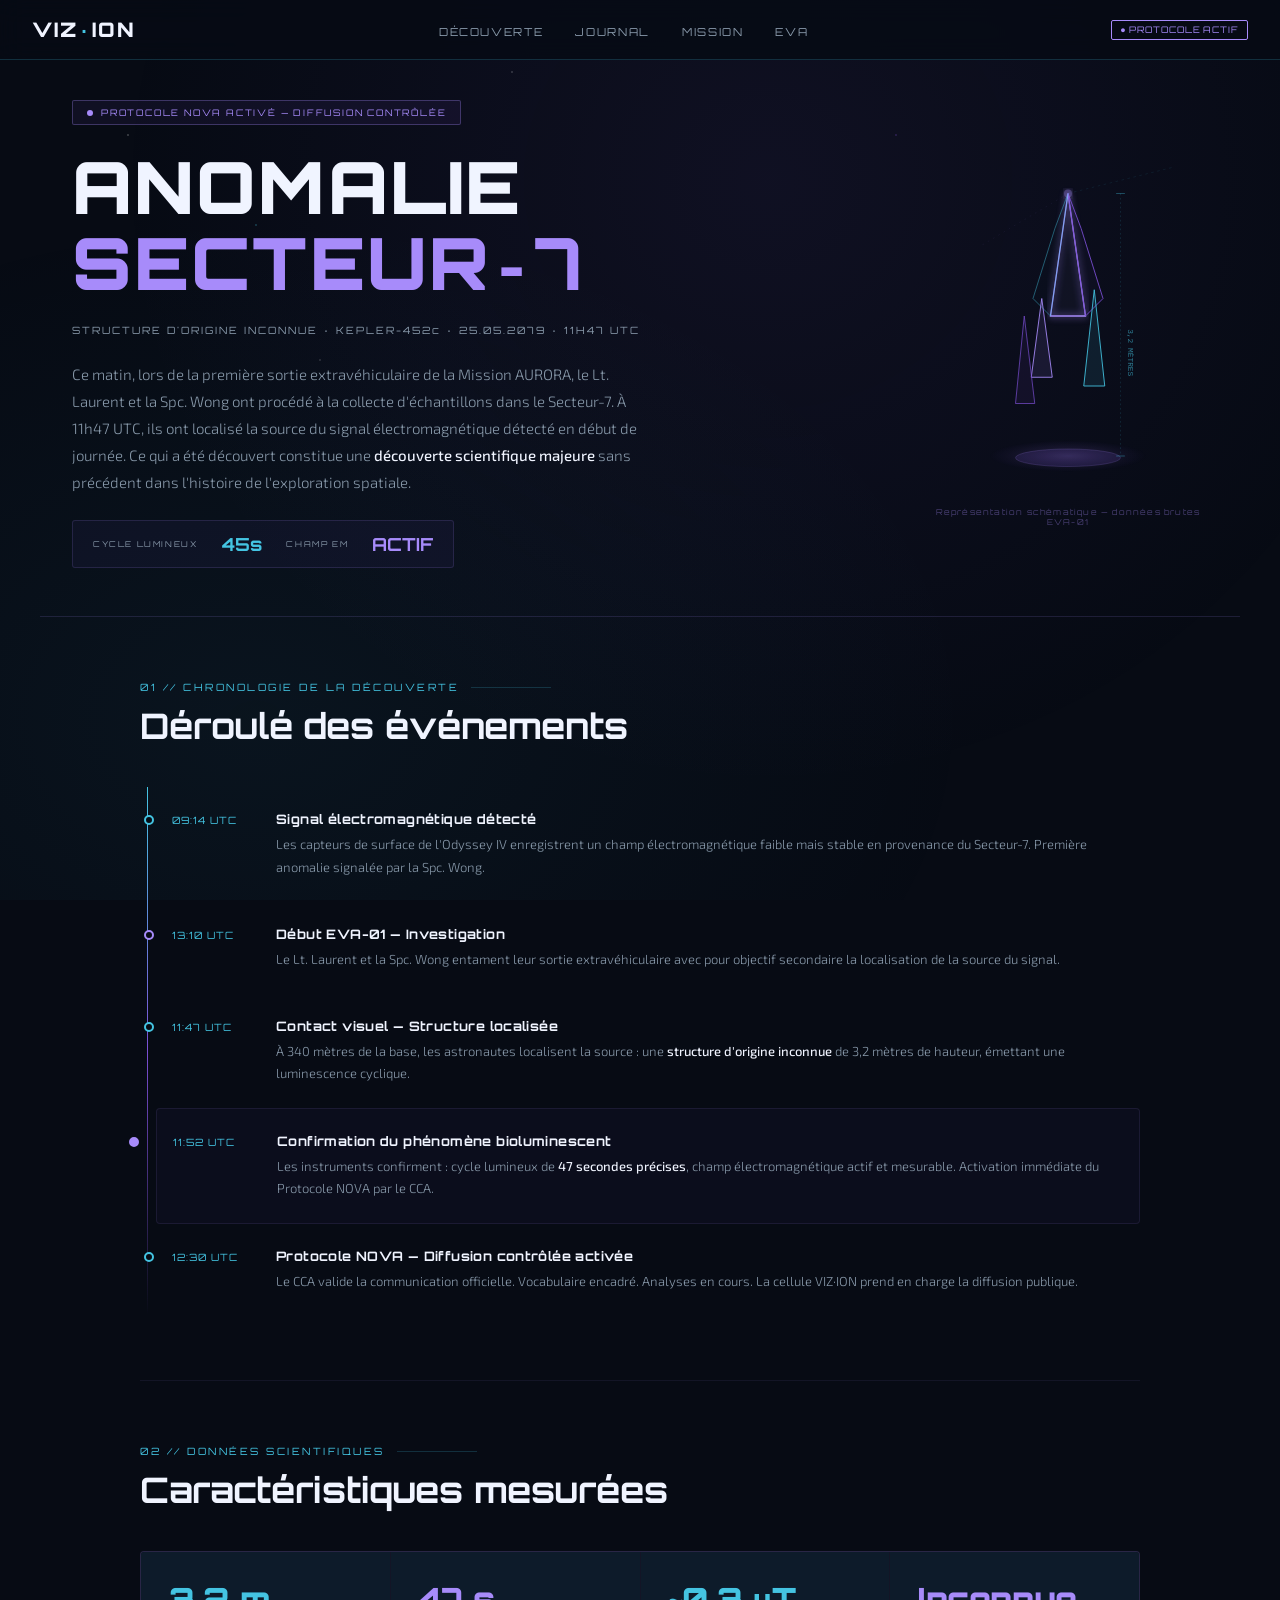
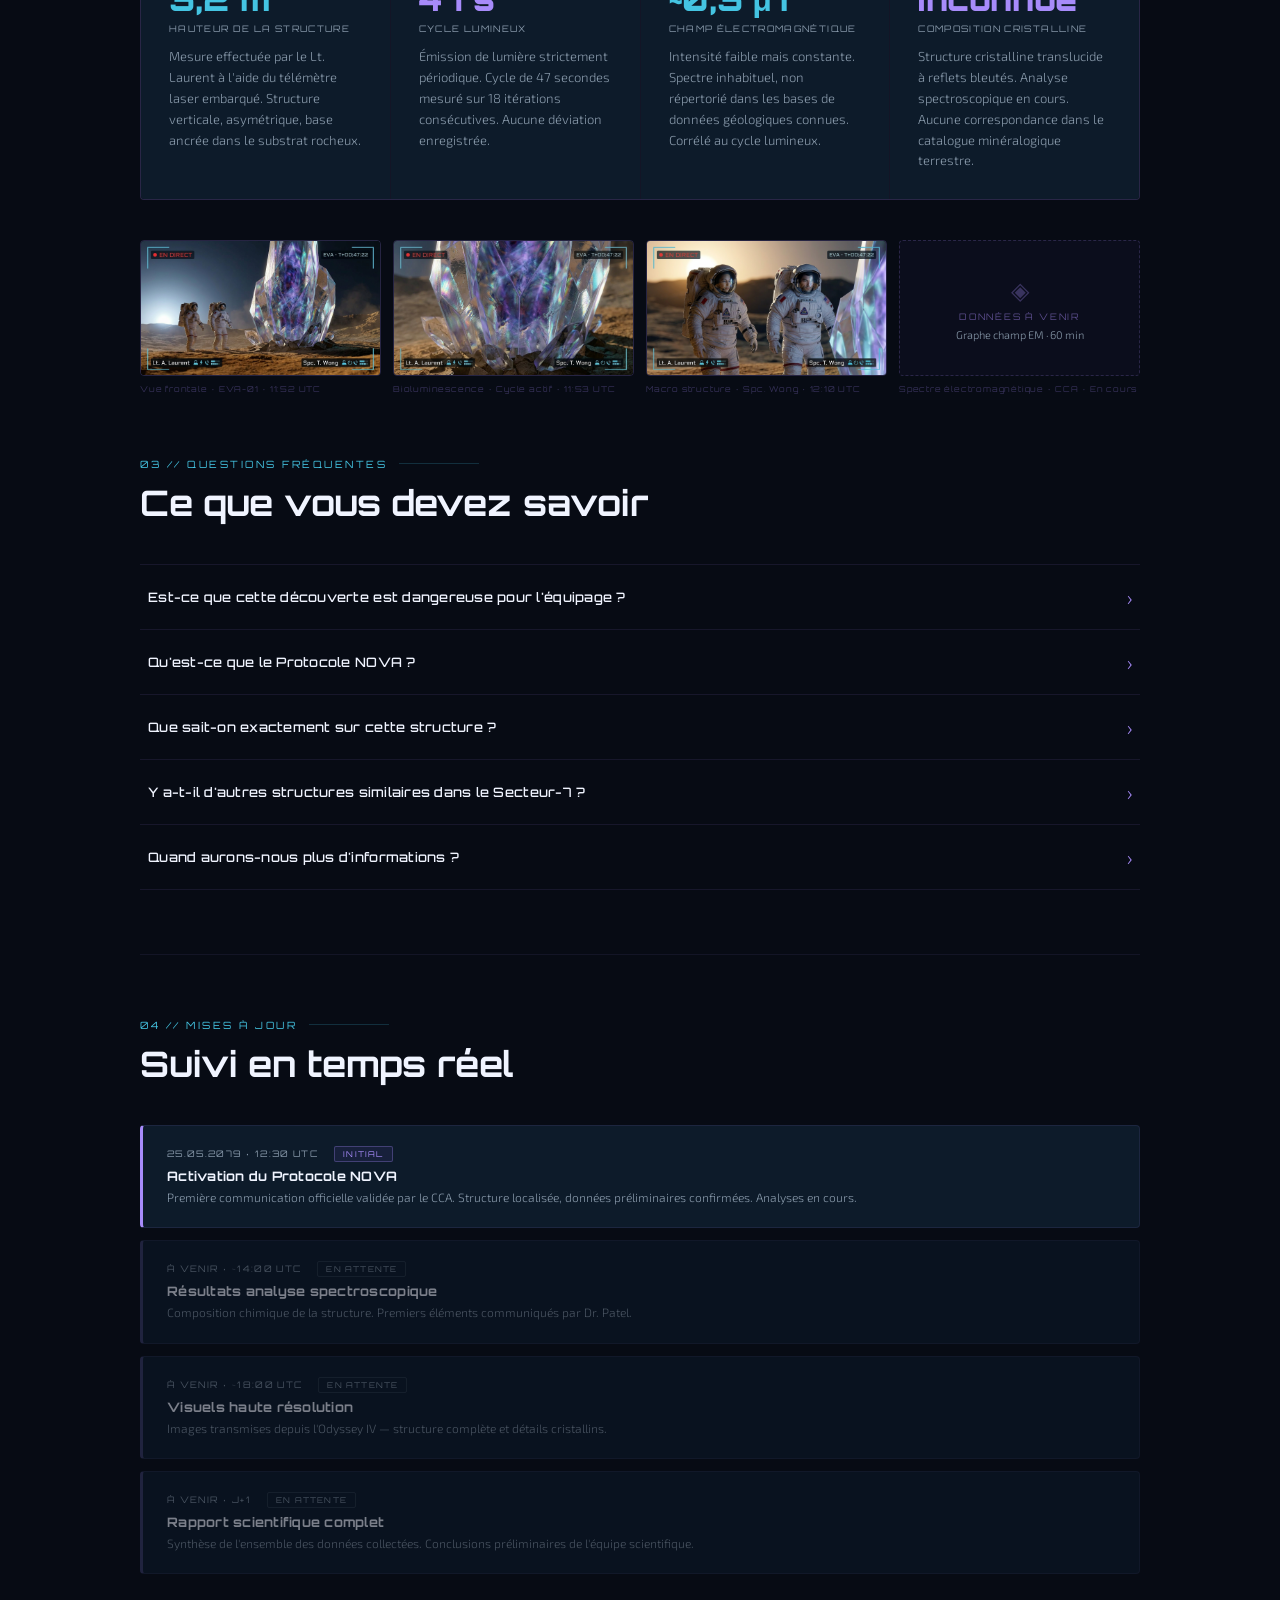
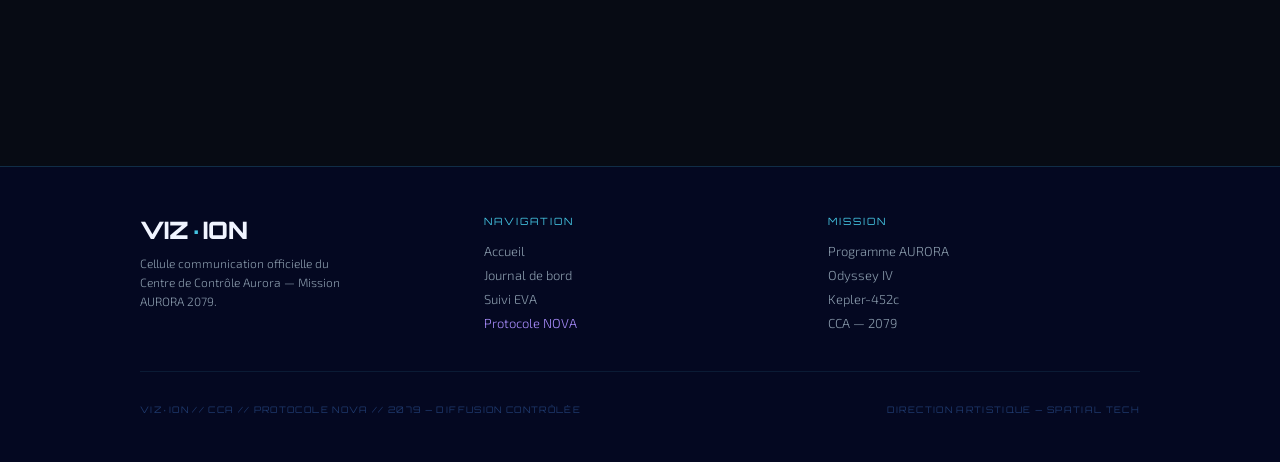
==== commit 74ded70b: "restification images maquante" ====
--- a/Decouverte.html
+++ b/Decouverte.html
@@ -211,7 +211,7 @@
       <!-- Placeholders visuels -->
       <div class="nova-visuals-grid">
   <div class="nova-visual-slot">
-    <img src="/images/EVA.png" alt="Vue frontale structure" style="width:100%; aspect-ratio:16/9; object-fit:cover; border-radius:4px; border:1px solid rgba(167,139,250,0.2);">
+    <img src="images/EVA.png" alt="Vue frontale structure" style="width:100%; aspect-ratio:16/9; object-fit:cover; border-radius:4px; border:1px solid rgba(167,139,250,0.2);">
     <p class="nova-visual-slot-cap">Vue frontale · EVA-01 · 11:52 UTC</p>
   </div>
   <div class="nova-visual-slot">
